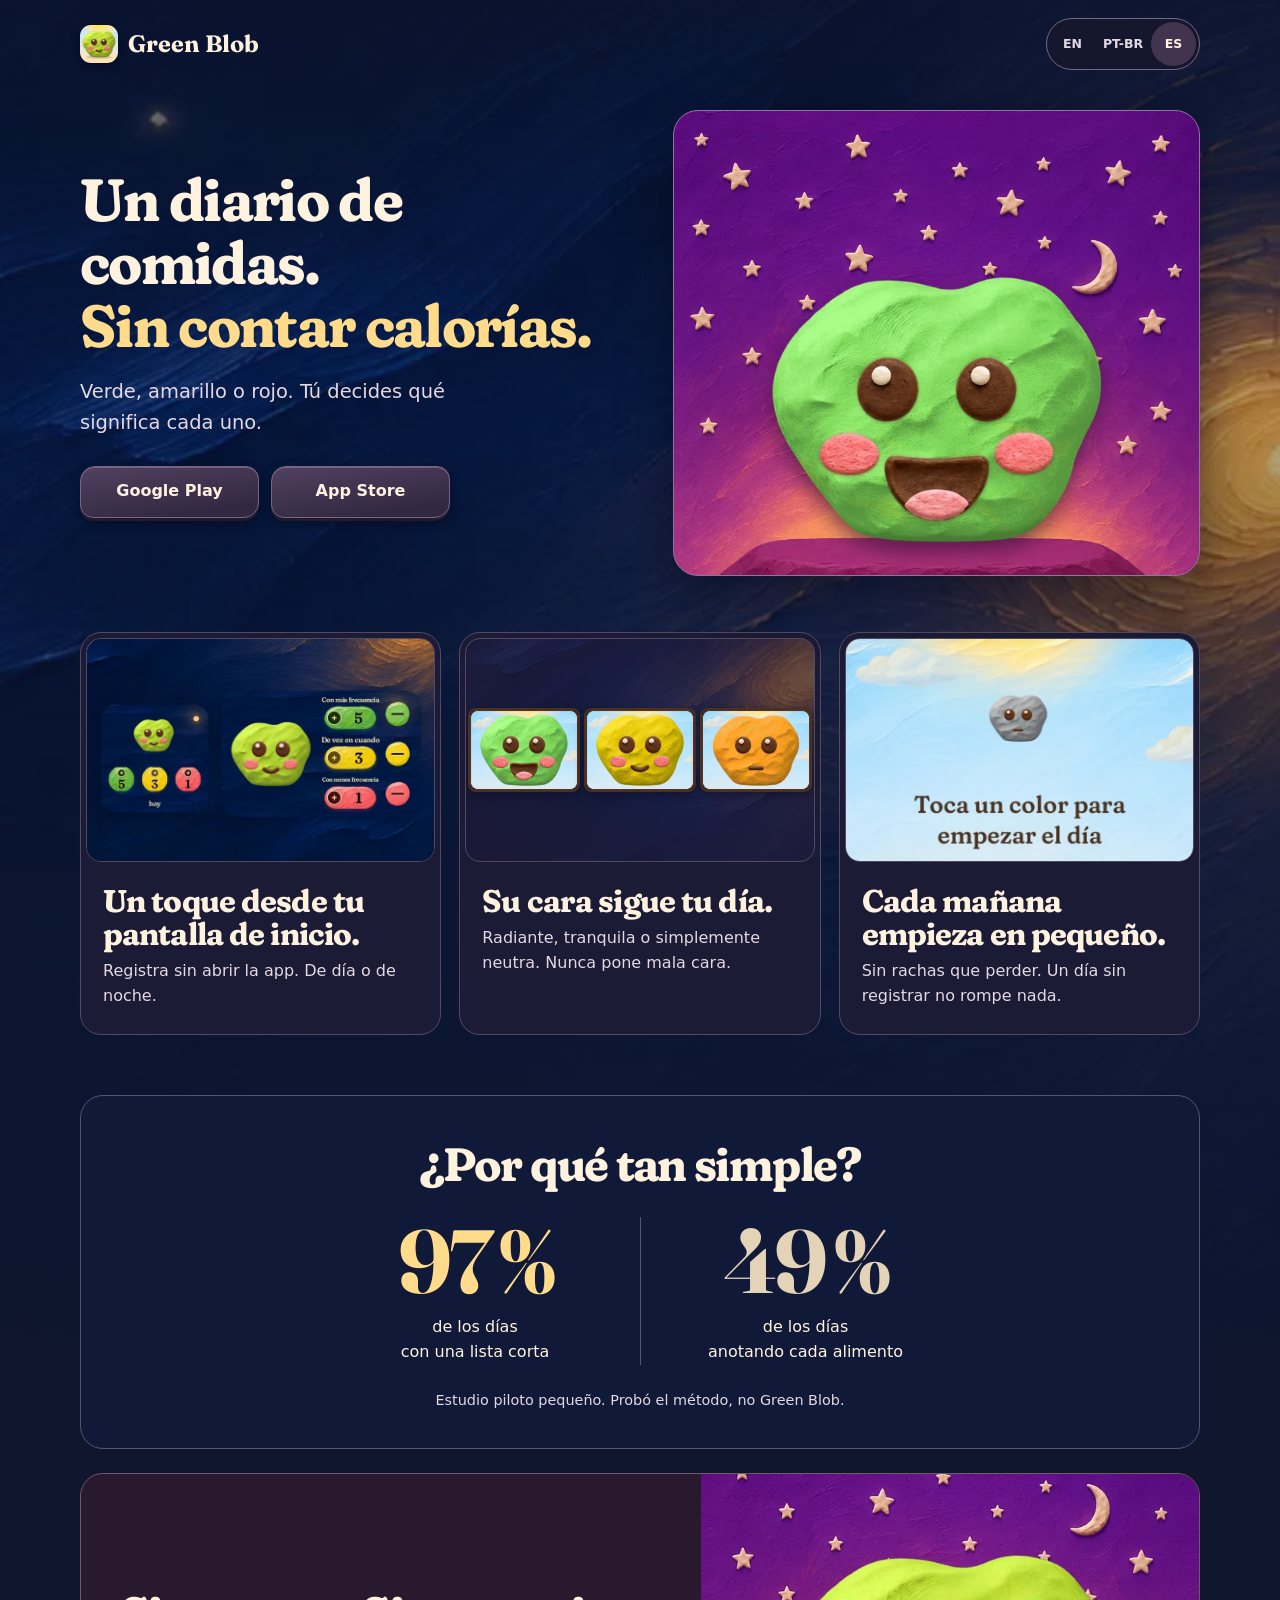
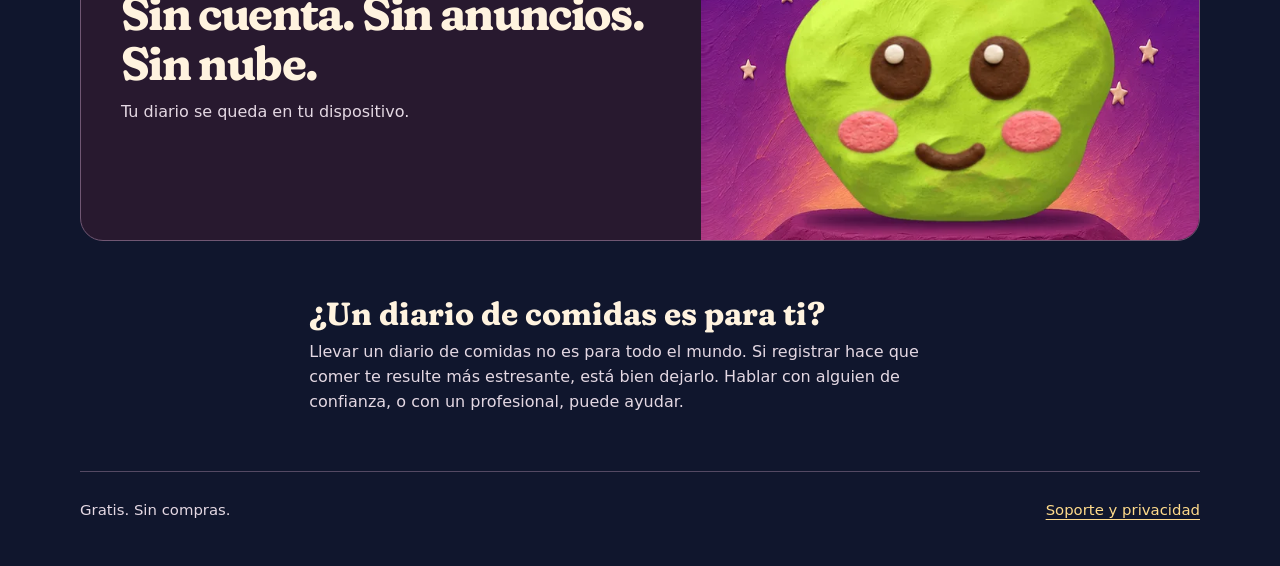
==== es/index.html @ ec8ce423 "Green Blob public page (English, Portuguese, Spanish) Co-Authored-By: Claude Fable 5.2 <noreply@anth" ====
<!doctype html>
<html lang="es-419">
<head>
  <meta charset="utf-8">
  <meta name="viewport" content="width=device-width, initial-scale=1">
  <meta name="referrer" content="no-referrer">
  <meta http-equiv="Content-Security-Policy" content="default-src 'none'; img-src 'self' file:; style-src 'self' file:; font-src 'self' file:; script-src 'sha256-MCh0ktdC26t/RYdXaxCtiKWn7UQpT9gcxXB4SCseP8E='; base-uri 'none'; form-action 'none'">
  <meta name="theme-color" content="#10162d">
  <title>Green Blob: un diario de comidas de un toque, sin contar calorías</title>
  <meta name="description" content="Un diario de comidas. Sin contar calorías. Verde, amarillo o rojo. Tú decides qué significa cada uno.">
  <link rel="icon" type="image/png" href="../assets/icon.png">
  <link rel="stylesheet" href="../assets/site.css">
  <link rel="alternate" hreflang="en" href="https://s0673468.github.io/green-blob/index.html">
  <link rel="alternate" hreflang="pt-BR" href="https://s0673468.github.io/green-blob/pt-br/index.html">
  <link rel="alternate" hreflang="es-419" href="https://s0673468.github.io/green-blob/es/index.html">
  <link rel="alternate" hreflang="x-default" href="https://s0673468.github.io/green-blob/index.html">
  <link rel="canonical" href="https://s0673468.github.io/green-blob/es/index.html">
  <meta property="og:type" content="website">
  <meta property="og:site_name" content="Green Blob">
  <meta property="og:locale" content="es_MX">
  <meta property="og:title" content="Green Blob: un diario de comidas de un toque, sin contar calorías">
  <meta property="og:description" content="Un diario de comidas. Sin contar calorías. Verde, amarillo o rojo. Tú decides qué significa cada uno.">
  <meta property="og:image" content="https://s0673468.github.io/green-blob/assets/social.jpg">
  <meta property="og:image:type" content="image/jpeg">
  <meta property="og:image:width" content="1200">
  <meta property="og:image:height" content="630">
  <meta property="og:image:alt" content="A food diary. No calorie counting.">
  <meta name="twitter:card" content="summary_large_image">
  <meta name="twitter:title" content="Green Blob: un diario de comidas de un toque, sin contar calorías">
  <meta name="twitter:description" content="Un diario de comidas. Sin contar calorías. Verde, amarillo o rojo. Tú decides qué significa cada uno.">
  <meta name="twitter:image" content="https://s0673468.github.io/green-blob/assets/social.jpg">
  <meta name="twitter:image:alt" content="A food diary. No calorie counting.">
</head>
<body>
  <header class="masthead shell">
    <p class="brand"><img src="../assets/icon.png" width="96" height="96" alt="">Green Blob</p>
    <nav class="languages" aria-label="Idioma">
      <a href="../index.html" hreflang="en" lang="en" aria-label="English">EN</a>
      <a href="../pt-br/index.html" hreflang="pt-BR" lang="pt-BR" aria-label="Português (Brasil)">PT-BR</a>
      <a href="../es/index.html" hreflang="es-419" lang="es-419" aria-label="Español" aria-current="page">ES</a>
    </nav>
  </header>
  <main class="shell">
    <section class="hero">
      <div class="hero-copy">
        <h1><span>Un diario de comidas.</span> <span>Sin contar calorías.</span></h1>
        <p>Verde, amarillo o rojo. Tú decides qué significa cada uno.</p>
        <div class="stores">
          <a class="store" href="https://play.google.com/store/apps/details?id=com.german.foodblob" rel="noreferrer">Google Play</a>
          <a class="store" href="https://apps.apple.com/app/id6796639165" rel="noreferrer" data-apple>App Store</a>
        </div>
      </div>
      <div class="hero-art"><img src="../assets/hero.webp" width="441" height="363" alt=""></div>
    </section>
    <div class="features">
      <section class="feature">
        <div class="feature-art"><img src="../assets/widget-es-419.webp" width="720" height="472" alt="" loading="lazy"></div>
        <div class="feature-copy">
          <h2>Un toque desde tu pantalla de inicio.</h2>
          <p>Registra sin abrir la app. De día o de noche.</p>
        </div>
      </section>
      <section class="feature">
        <div class="feature-art feature-faces">
          <img src="../assets/face-beaming.webp" width="360" height="265" alt="" loading="lazy">
          <img src="../assets/face-calm.webp" width="360" height="265" alt="" loading="lazy">
          <img src="../assets/face-neutral.webp" width="360" height="265" alt="" loading="lazy">
        </div>
        <div class="feature-copy">
          <h2>Su cara sigue tu día.</h2>
          <p>Radiante, tranquila o simplemente neutra. Nunca pone mala cara.</p>
        </div>
      </section>
      <section class="feature">
        <div class="feature-art"><img src="../assets/morning-es-419.webp" width="720" height="461" alt="" loading="lazy"></div>
        <div class="feature-copy">
          <h2>Cada mañana empieza en pequeño.</h2>
          <p>Sin rachas que perder. Un día sin registrar no rompe nada.</p>
        </div>
      </section>
    </div>
    <section class="study">
      <h2>¿Por qué tan simple?</h2>
      <div class="figures">
        <p class="figure"><strong>97 %</strong>
          <span>de los días<br>con una lista corta</span></p>
        <p class="figure"><strong>49 %</strong>
          <span>de los días<br>anotando cada alimento</span></p>
      </div>
      <p class="footnote">Estudio piloto pequeño. Probó el método, no <span class="keep">Green Blob</span>.</p>
    </section>
    <section class="privacy">
      <div class="privacy-copy">
        <h2><span>Sin cuenta.</span> <span>Sin anuncios.</span> <span>Sin nube.</span></h2>
        <p>Tu diario se queda en tu dispositivo.</p>
      </div>
      <img src="../assets/privacy.webp" width="640" height="471" alt="" loading="lazy">
    </section>
    <section class="note">
      <h2>¿Un diario de comidas es <span class="keep">para ti?</span></h2>
      <p>Llevar un diario de comidas no es para todo el mundo. Si registrar hace que comer te resulte más estresante, está bien dejarlo. Hablar con alguien de confianza, o con un profesional, puede ayudar.</p>
    </section>
  </main>
  <footer class="footer shell">
    <p>Gratis. Sin compras.</p>
    <a href="https://food-blob-support.s0673468.chatgpt.site/#support" rel="noreferrer">Soporte y privacidad</a>
  </footer>
  <script>(() => {
  const touchMac = navigator.platform === 'MacIntel' && navigator.maxTouchPoints > 1;
  if (/iPhone|iPad|iPod/i.test(navigator.userAgent) || touchMac) {
    const stores = document.querySelector('.stores');
    stores.prepend(stores.querySelector('[data-apple]'));
  }
})();</script>
</body>
</html>
---- assets/site.css ----
@font-face {
  font-family: Fraunces;
  src: url("fraunces-latin.woff2") format("woff2");
  font-weight: 100 900;
  font-style: normal;
  font-display: swap;
}

:root {
  color-scheme: dark;
  --ink: #fff3df;
  --muted: #e4d8e3;
  --gold: #ffdb8b;
  --ground: #10162d;
  --edge: #544963;
  --serif: Fraunces, Georgia, serif;
  --sans: system-ui, -apple-system, BlinkMacSystemFont, "Segoe UI", sans-serif;
}

* { box-sizing: border-box; }
body {
  margin: 0;
  color: var(--ink);
  background: linear-gradient(180deg, #0c132bc4, #0c132d48 400px, var(--ground) 1450px),
    var(--ground) url("paint.webp") center top / max(100%, 1240px) auto no-repeat;
  font: 1rem/1.55 var(--sans);
  -webkit-text-size-adjust: 100%;
}

img { display: block; max-width: 100%; height: auto; }
a { color: inherit; text-underline-offset: .24em; }
a:focus-visible { outline: 2px solid var(--gold); outline-offset: 4px; }
h1, h2, p { margin: 0; }
h1, h2 { font-family: var(--serif); font-weight: 700; line-height: 1.06; text-wrap: balance; }
p { color: var(--muted); }
h1, h2, .brand, .figure strong { font-variation-settings: "SOFT" 100, "WONK" 0; }
.keep { white-space: nowrap; }
.shell { width: min(1120px, calc(100% - 52px)); margin-inline: auto; }

.masthead {
  min-height: 88px;
  display: flex;
  align-items: center;
  justify-content: space-between;
  gap: 12px;
}
.brand {
  display: flex;
  align-items: center;
  gap: 10px;
  color: var(--ink);
  font: 700 1.48rem/1.1 var(--serif);
}
.brand img {
  width: 38px;
  height: 38px;
  border-radius: 11px;
  box-shadow: 0 2px 8px #020511a0;
}
.languages {
  display: flex;
  padding: 3px;
  border-radius: 999px;
  border: 1px solid #766780;
  background: #13162c;
}
.languages a {
  display: grid;
  place-items: center;
  min-inline-size: 45px;
  min-block-size: 44px;
  padding-inline: 8px;
  border-radius: inherit;
  color: var(--muted);
  font-size: .78rem;
  font-weight: 700;
  text-decoration: none;
}
.languages a[aria-current], .languages a:hover { background: #42334f; color: var(--ink); }

.hero {
  display: grid;
  grid-template-columns: 1.03fr 1fr;
  align-items: center;
  gap: clamp(24px, 4vw, 62px);
  margin-block: 22px 56px;
}
.hero h1 {
  font-size: clamp(2.75rem, 5.25vw, 4.6rem);
  letter-spacing: -.028em;
  text-wrap: unset;
}
.hero h1 span { display: block; }
.hero h1 span + span { color: var(--gold); }
:lang(pt-BR) .hero h1, :lang(es) .hero h1 { font-size: clamp(2.65rem, 4.65vw, 4.05rem); }
.hero p { max-width: 34ch; margin-top: 20px; font-size: clamp(1.02rem, 1.52vw, 1.22rem); }

.stores {
  display: grid;
  grid-template-columns: repeat(2, minmax(0, 1fr));
  gap: 12px;
  max-width: 370px;
  margin-top: 28px;
}
.store {
  display: grid;
  place-items: center;
  min-height: 52px;
  border: 1px solid #796582;
  border-radius: 15px 13px 15px 13px;
  color: var(--ink);
  background: linear-gradient(171deg, #514160, #332841 82%);
  box-shadow: inset 0 1px #a38aa178, 0 3px 0 #21192c, 0 5px 10px #05071480;
  font-weight: 700;
  text-decoration: none;
}
.store:hover, .store:focus-visible { background: #584368; }

.hero-art {
  position: relative;
  isolation: isolate;
  display: grid;
  place-items: center;
  aspect-ratio: 1.13;
  overflow: hidden;
  border-radius: 25px;
  border: 1px solid #9073a1;
  background: #492455 url("violet.webp") center bottom / cover no-repeat;
  box-shadow: 0 18px 52px #08081988;
}
.hero-art img {
  position: absolute;
  width: 68%;
  bottom: 4%;
  filter: drop-shadow(0 10px 10px #350f36a0);
}

.features {
  display: grid;
  grid-template-columns: repeat(3, minmax(0, 1fr));
  gap: 18px;
  margin-bottom: 60px;
}
.feature {
  overflow: hidden;
  border: 1px solid var(--edge);
  border-radius: 21px;
  background: #1b1b35;
}
.feature-art {
  display: grid;
  place-items: center;
  aspect-ratio: 1.56;
  overflow: hidden;
  margin: 5px 5px 0;
  border: 1px solid var(--edge);
  border-radius: 15px;
}
.feature-art > img { width: 100%; height: 100%; object-fit: cover; }
.feature-faces {
  --face-gap: 4px;
  display: flex;
  justify-content: center;
  align-content: center;
  align-items: center;
  gap: var(--face-gap);
  padding: 2px;
  background: radial-gradient(ellipse at center, #33244855, #241b37bc 90%),
    #25243f url("paint.webp") center 40% / cover;
}
.feature-faces > img {
  flex: none;
  width: calc((100% - 2 * var(--face-gap)) / 3);
  height: auto;
  border: 2px solid #49301f;
  border-radius: 7% / 9.5%;
  filter: drop-shadow(0 3px 5px #0d0d24a0);
}
.feature-copy { padding: 22px 22px 25px; }
.feature h2 { font-size: clamp(1.62rem, 2.45vw, 2.1rem); letter-spacing: -.028em; text-wrap: unset; }
.feature p { margin-top: 9px; }

.study {
  padding: 44px 24px 37px;
  text-align: center;
  background: #101a38;
  border: 1px solid #4d5774;
  border-radius: 23px;
}
.study h2, .privacy h2 { font-size: clamp(2rem, 3.65vw, 3.2rem); letter-spacing: -.035em; }
.figures {
  display: grid;
  grid-template-columns: repeat(2, minmax(0, 1fr));
  width: min(660px, 100%);
  margin: 28px auto 24px;
}
.figure { padding: 0 17px; }
.figure + .figure { border-left: 1px solid #555672; }
.figure strong {
  display: block;
  font: 700 clamp(2.85rem, 7vw, 6.15rem)/.98 var(--serif);
  letter-spacing: -.045em;
  color: var(--gold);
  white-space: nowrap;
}
.figure + .figure strong { color: #e4d3b7; }
.figure span { display: block; margin-top: 10px; color: var(--ink); }
.study .footnote { font-size: .9rem; }

.privacy {
  display: grid;
  grid-template-columns: 1.2fr 1fr;
  align-items: center;
  gap: 22px;
  margin-top: 24px;
  overflow: hidden;
  border-radius: 23px;
  border: 1px solid #705773;
  background: #28192f;
}
.privacy-copy { padding: 30px 20px 30px 40px; }
.privacy h2 { text-wrap: unset; }
.privacy h2 span { display: inline-block; }
.privacy p { margin-top: 12px; }
.privacy img { width: 100%; aspect-ratio: 1.36; object-fit: cover; }

.note { max-width: 65ch; margin: 56px auto; }
.note h2 { font-size: clamp(1.55rem, 2.6vw, 2rem); text-wrap: balance; }
.note p { margin-top: 9px; }
.footer {
  display: flex;
  justify-content: space-between;
  align-items: center;
  flex-wrap: wrap;
  gap: 0 18px;
  min-height: 79px;
  margin-bottom: 16px;
  border-top: 1px solid var(--edge);
  font-size: .93rem;
}
.footer a { display: inline-flex; align-items: center; min-height: 44px; color: var(--gold); }

@media (max-width: 850px) {
  .shell { width: min(560px, calc(100% - 36px)); }
  .masthead { min-height: 69px; }
  .hero { grid-template-columns: minmax(0, 1fr); gap: 25px; margin-block: 25px 34px; }
  .hero h1 { font-size: clamp(2.65rem, 9vw, 4.1rem); }
  :lang(pt-BR) .hero h1, :lang(es) .hero h1 { font-size: clamp(2.45rem, 8vw, 3.65rem); }
  .hero p { margin-top: 13px; }
  .stores { margin-top: 21px; }
  .hero-art { aspect-ratio: 1.26; }
  body {
    background-image: linear-gradient(180deg, #0c132be0, #0c132d65 330px, var(--ground) 710px),
      url("paint.webp");
    background-position: center top, center -214px;
    background-size: auto, max(720px, 100%) auto;
  }
  .hero-art img { width: 66%; bottom: 4%; }
  .feature-faces {
    aspect-ratio: auto;
    flex-wrap: wrap;
    padding: 14px;
  }
  .feature-faces > img { width: max(100px, calc((100% - 2 * var(--face-gap)) / 3)); }
  .features { grid-template-columns: minmax(0, 1fr); gap: 16px; margin-bottom: 36px; }
  .feature-copy { padding: 18px 18px 21px; }
  .study { padding: 30px 12px 28px; }
  .figures { margin-block: 23px 21px; }
  .figure { padding-inline: 6px; }
  .figure span { font-size: .92rem; }
  .privacy { grid-template-columns: minmax(0, 1fr); gap: 0; margin-top: 18px; }
  .privacy-copy { padding: 25px 18px 21px; }

  .note { margin-block: 33px; }
  .footer { padding-top: 8px; margin-bottom: 8px; }
}

@media (max-width: 355px) {
  .shell { width: calc(100% - 28px); }
  .brand { gap: 6px; font-size: 1.16rem; }
  .brand img { width: 32px; height: 32px; }
  .languages a { min-inline-size: 41px; padding-inline: 6px; }
}

@media (forced-colors: active) {
  .languages a[aria-current] { outline: 1px solid; }
}
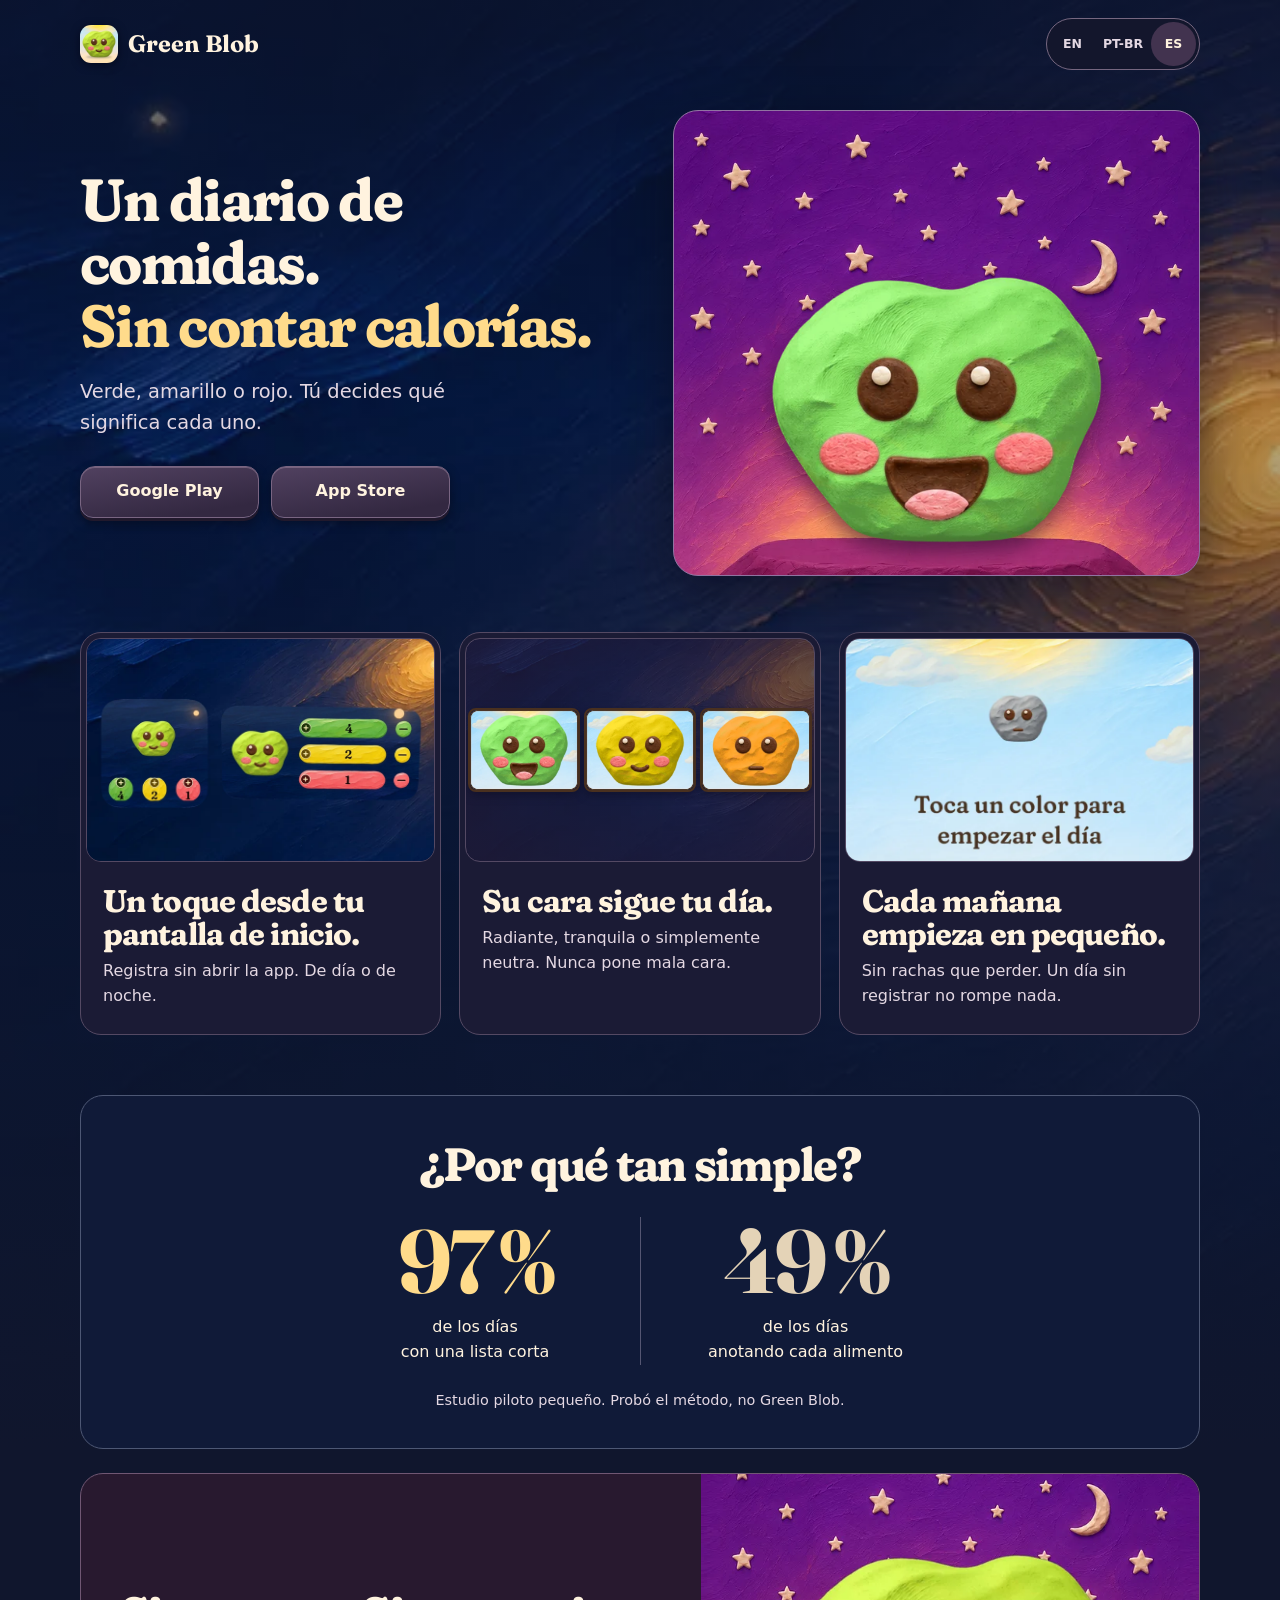
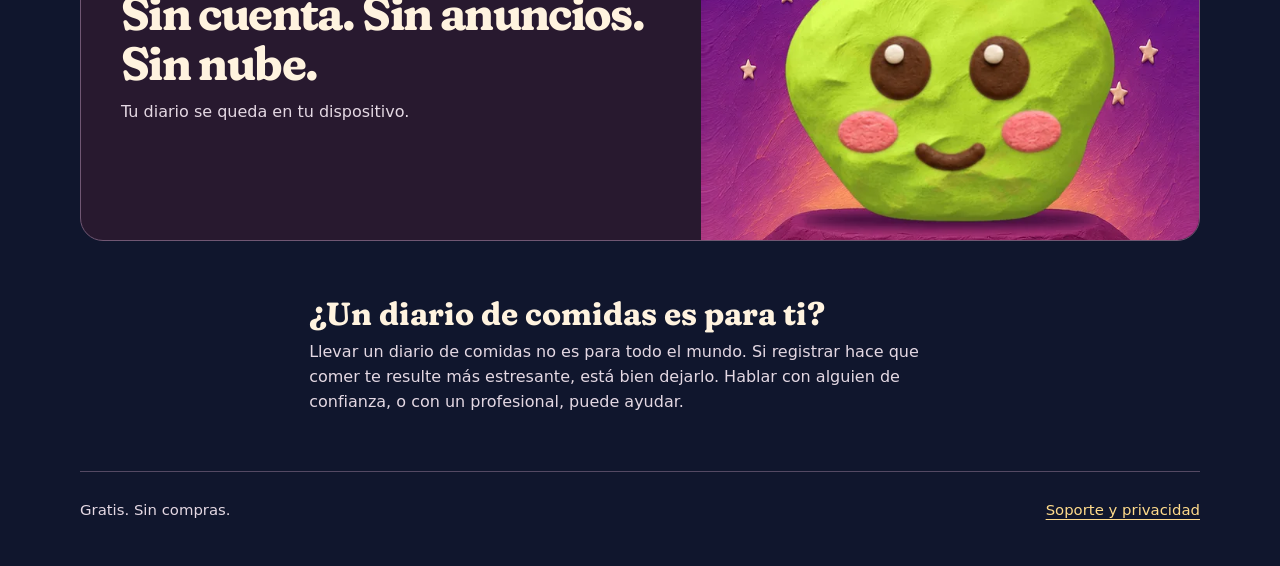
==== commit 41740d4c: "Show wordless Shrine widgets on the site" ====
--- a/es/index.html
+++ b/es/index.html
@@ -54,7 +54,7 @@
     </section>
     <div class="features">
       <section class="feature">
-        <div class="feature-art"><img src="../assets/widget-es-419.webp" width="720" height="472" alt="" loading="lazy"></div>
+        <div class="feature-art"><img src="../assets/widget.webp" width="720" height="472" alt="" loading="lazy"></div>
         <div class="feature-copy">
           <h2>Un toque desde tu pantalla de inicio.</h2>
           <p>Registra sin abrir la app. De día o de noche.</p>
